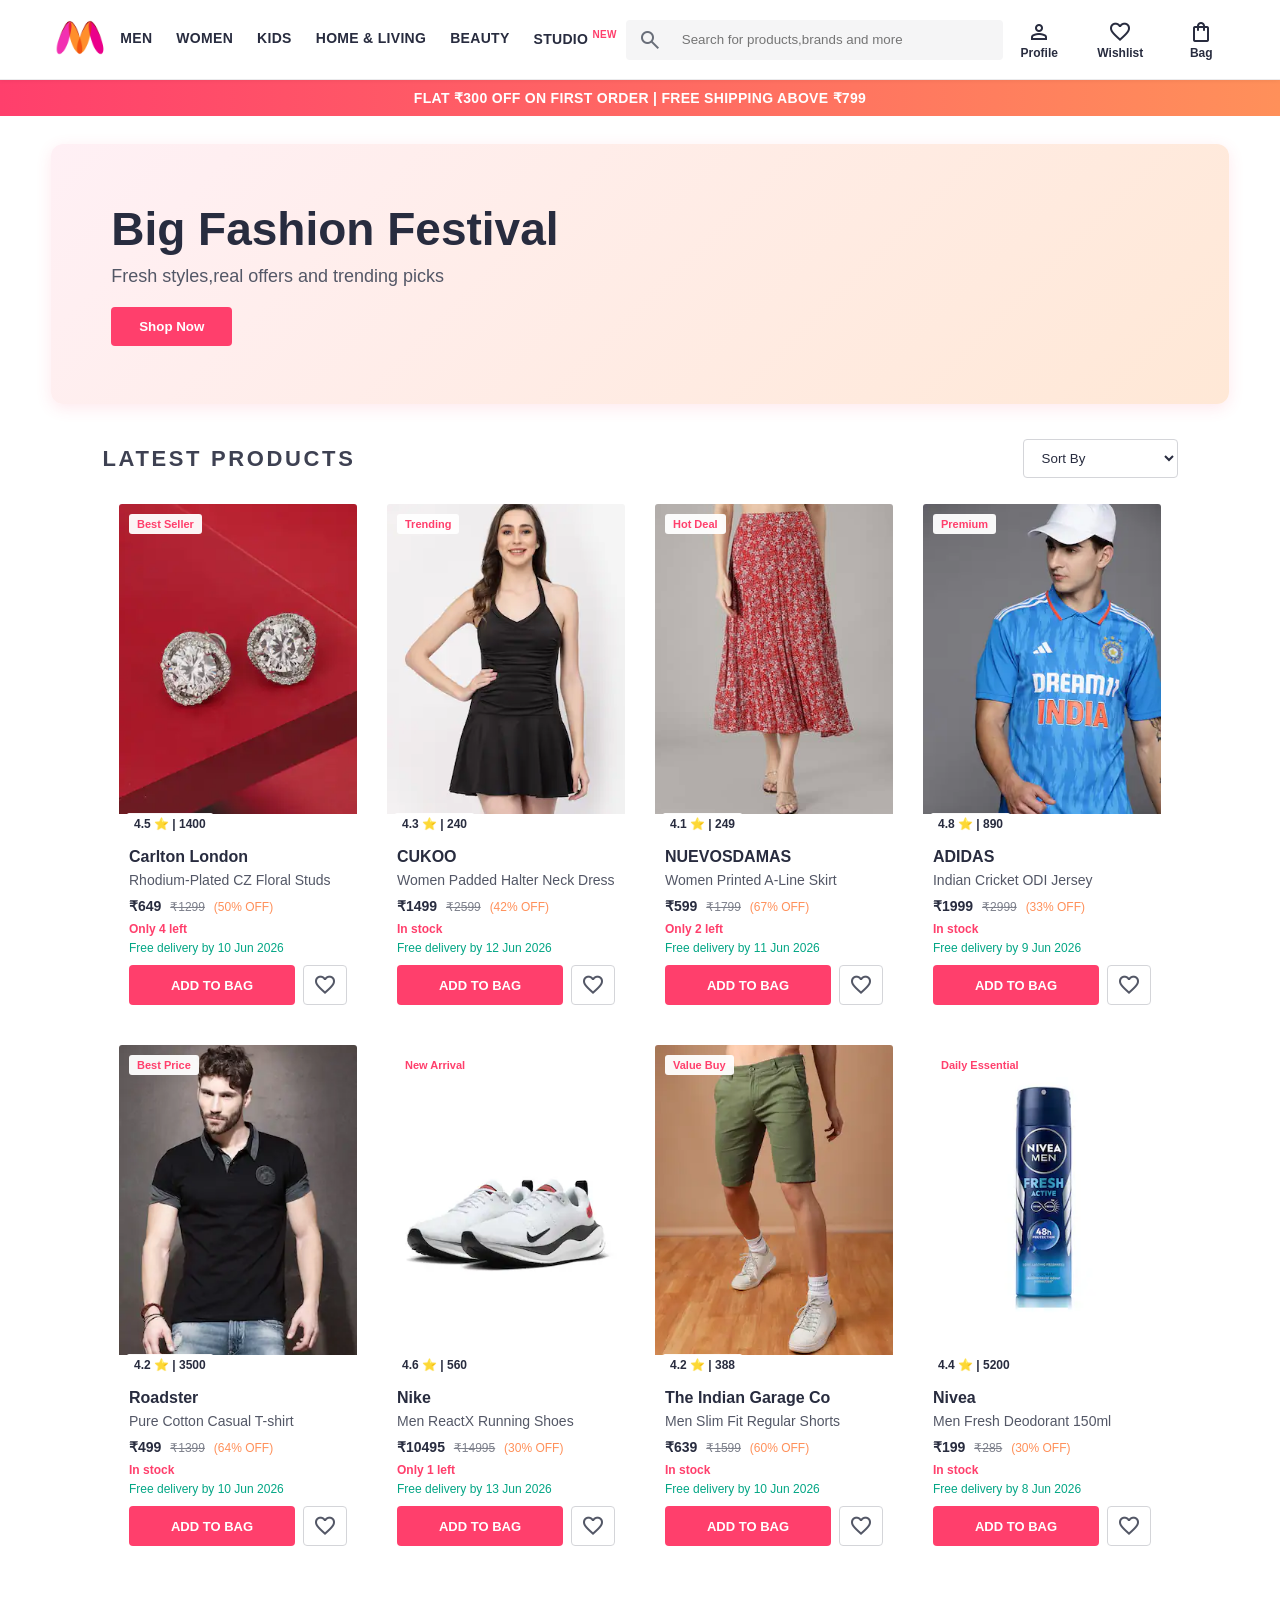
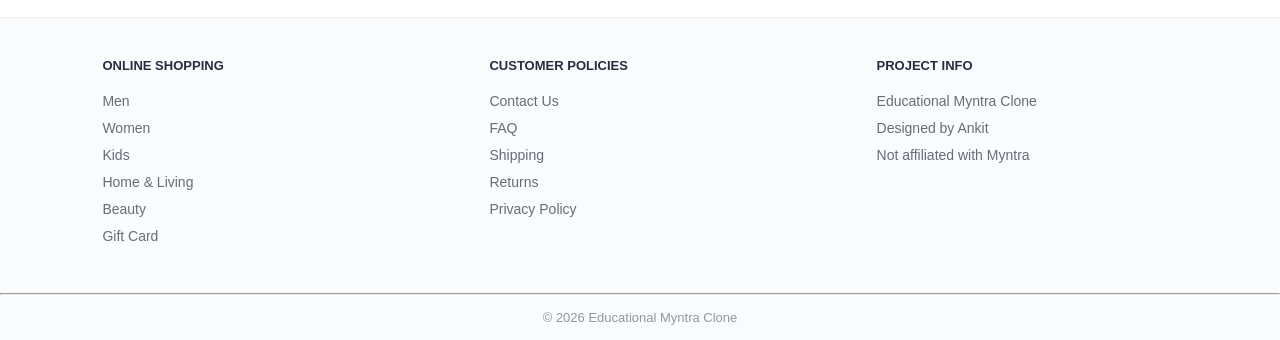
==== index.html @ f85d6a38 "Online-FashionKart" ====
<!DOCTYPE html>
<html lang="en">
<head>
<title>Myntra Functional Clone</title>
<link rel="stylesheet" href="css/index.css">
<link rel="stylesheet" href="https://fonts.googleapis.com/css2?family=Material+Symbols+Outlined">
</head>

<body>

<header>

<div class="logo_container">
<a href="index.html">
<img class="myntra_home" src="images/myntra_logo.webp" alt="Myntra Home">
</a>
</div>

<nav class="nav_bar">
<a href="#" onclick="filterItems('Men')">Men</a>
<a href="#" onclick="filterItems('Women')">Women</a>
<a href="#" onclick="filterItems('Kids')">Kids</a>
<a href="#" onclick="filterItems('Home')">Home & Living</a>
<a href="#" onclick="filterItems('Beauty')">Beauty</a>
<a href="#" onclick="showAllItems()">Studio <sup>New</sup></a>
</nav>

<div class="search_bar">
<span class="material-symbols-outlined search_icon">search</span>

<input
class="search_input"
placeholder="Search for products,brands and more"
onkeyup="searchItems(this.value)">
</div>

<div class="action_bar">

<div class="action_container" onclick="openProfile()">
<span class="material-symbols-outlined action_icon">person</span>
<span class="action_name">Profile</span>
</div>

<div class="action_container" onclick="showWishlistItems()">
<span class="material-symbols-outlined action_icon">favorite</span>
<span class="action_name">Wishlist</span>
<span class="wishlist-count">0</span>
</div>

<a class="action_container" href="pages/bag.html">
<span class="material-symbols-outlined action_icon">shopping_bag</span>
<span class="action_name">Bag</span>
<span class="bag-item-count">0</span>
</a>

</div>

</header>

<main>

<div class="offer-strip">
FLAT ₹300 OFF ON FIRST ORDER | FREE SHIPPING ABOVE ₹799
</div>

<div class="banner">
<div>
<h1>Big Fashion Festival</h1>
<p>Fresh styles,real offers and trending picks</p>
<button onclick="showAllItems()">Shop Now</button>
</div>
</div>

<div class="control-row">

<h2>
Latest Products
</h2>

<select onchange="sortItems(this.value)">
<option value="">Sort By</option>
<option value="low">Price:Low to High</option>
<option value="high">Price:High to Low</option>
<option value="rating">Customer Rating</option>
</select>

</div>

<div class="items-container"></div>

</main>

<footer>

<div class="footer_container">

<div class="footer_column">
<h3>ONLINE SHOPPING</h3>
<a href="#">Men</a>
<a href="#">Women</a>
<a href="#">Kids</a>
<a href="#">Home & Living</a>
<a href="#">Beauty</a>
<a href="#">Gift Card</a>
</div>

<div class="footer_column">
<h3>CUSTOMER POLICIES</h3>
<a href="#">Contact Us</a>
<a href="#">FAQ</a>
<a href="#">Shipping</a>
<a href="#">Returns</a>
<a href="#">Privacy Policy</a>
</div>

<div class="footer_column">
<h3>PROJECT INFO</h3>
<p>Educational Myntra Clone</p>
<p>Designed by Ankit</p>
<p>Not affiliated with Myntra</p>
</div>

</div>

<hr>

<div class="copyright">
© 2026 Educational Myntra Clone
</div>

</footer>

<div class="toast"></div>

<div class="profile-modal">

<div class="profile-box">

<span class="profile-close" onclick="closeProfile()">×</span>

<h2>Hi,Emma Wilson</h2>

<p class="profile-sub">
Welcome to your shopping profile
</p>

<div class="profile-info">

<p><b>Name:</b> Emma Wilson</p>
<p><b>Email:</b> emmawilson24@gmail.com</p>
<p><b>Location:</b> Khagaria,Bihar</p>
<p><b>Orders:</b> 18 Delivered</p>
<p><b>Wishlist:</b> 7 Items</p>

</div>

<button onclick="loginDemo()">
VIEW ORDERS
</button>

</div>

</div>

<script src="data/items.js"></script>
<script src="scripts/index.js"></script>

</body>
</html>
---- css/index.css ----
*{
margin:0;
padding:0;
box-sizing:border-box;
font-family:Assistant,-apple-system,BlinkMacSystemFont,Segoe UI,Roboto,Helvetica,Arial,sans-serif;
}

body{
background:#ffffff;
color:#282c3f;
}

header{
height:80px;
display:flex;
align-items:center;
justify-content:space-between;
padding:0 4%;
background:#ffffff;
border-bottom:1px solid #eaeaec;
box-shadow:0 1px 4px rgba(0,0,0,.06);
position:sticky;
top:0;
z-index:100;
}

.logo_container{
display:flex;
align-items:center;
}

.myntra_home{
height:45px;
}

.nav_bar{
display:flex;
align-items:center;
gap:24px;
}

.nav_bar a{
text-decoration:none;
font-size:14px;
font-weight:700;
letter-spacing:.3px;
color:#282c3f;
text-transform:uppercase;
padding:29px 0;
border-bottom:4px solid transparent;
cursor:pointer;
}

.nav_bar a:hover{
border-bottom:4px solid #ff3f6c;
}

.nav_bar sup{
color:#ff3f6c;
font-size:10px;
}

.search_bar{
height:40px;
width:32%;
display:flex;
align-items:center;
}

.search_icon{
height:40px;
background:#f5f5f6;
color:#696e79;
padding:8px 12px;
border-radius:4px 0 0 4px;
}

.search_input{
height:40px;
flex:1;
border:none;
outline:none;
background:#f5f5f6;
color:#282c3f;
padding-left:8px;
border-radius:0 4px 4px 0;
}

.action_bar{
display:flex;
align-items:center;
gap:26px;
}

.action_container{
display:flex;
flex-direction:column;
align-items:center;
justify-content:center;
position:relative;
text-decoration:none;
color:#282c3f;
cursor:pointer;
min-width:55px;
}

.action_icon{
font-size:24px;
}

.action_name{
font-size:12px;
font-weight:700;
margin-top:2px;
}

.bag-item-count,
.wishlist-count{
position:absolute;
top:-6px;
right:-8px;
background:#ff3f6c;
color:white;
font-size:11px;
font-weight:700;
min-width:18px;
height:18px;
line-height:18px;
text-align:center;
border-radius:50%;
visibility:hidden;
}

.offer-strip{
background:linear-gradient(90deg,#ff3f6c,#ff905a);
color:white;
text-align:center;
font-size:14px;
font-weight:700;
padding:10px;
letter-spacing:.3px;
}

.banner{
width:92%;
height:260px;
margin:28px auto;
border-radius:12px;
background:linear-gradient(135deg,#fff0f5,#ffe8d6);
display:flex;
align-items:center;
padding-left:60px;
box-shadow:0 4px 16px rgba(255,63,108,.12);
}

.banner h1{
font-size:46px;
color:#282c3f;
margin-bottom:10px;
}

.banner p{
font-size:18px;
color:#535766;
margin-bottom:20px;
}

.banner button{
background:#ff3f6c;
color:white;
border:none;
padding:12px 28px;
border-radius:4px;
font-weight:700;
cursor:pointer;
}

.banner button:hover{
background:#e93562;
}

.control-row{
width:84%;
margin:35px auto 10px;
display:flex;
align-items:center;
justify-content:space-between;
}

.control-row h2{
font-size:22px;
color:#3e4152;
text-transform:uppercase;
letter-spacing:.12em;
}

.control-row select{
padding:10px 14px;
border:1px solid #d4d5d9;
border-radius:4px;
background:white;
color:#282c3f;
outline:none;
}

.items-container{
width:86%;
margin:25px auto 60px;
display:flex;
flex-wrap:wrap;
justify-content:center;
gap:28px;
}

.item-container{
width:240px;
background:white;
position:relative;
border-radius:4px;
overflow:hidden;
transition:.25s;
border:1px solid transparent;
}

.item-container:hover{
box-shadow:0 6px 20px rgba(40,44,63,.18);
transform:translateY(-4px);
border-color:#f1f1f1;
}

.product-badge{
position:absolute;
top:10px;
left:10px;
background:rgba(255,255,255,.95);
color:#ff3f6c;
font-size:11px;
font-weight:700;
padding:4px 8px;
border-radius:3px;
z-index:2;
}

.item-image{
width:100%;
height:310px;
object-fit:cover;
display:block;
}

.rating{
font-size:12px;
font-weight:700;
background:rgba(255,255,255,.95);
display:inline-block;
padding:4px 7px;
margin-left:8px;
margin-top:-28px;
position:relative;
border-radius:2px;
}

.company-name{
font-size:16px;
font-weight:700;
color:#282c3f;
margin:13px 10px 6px;
overflow:hidden;
text-overflow:ellipsis;
white-space:nowrap;
}

.item-name{
font-size:14px;
color:#535766;
margin:0 10px;
overflow:hidden;
text-overflow:ellipsis;
white-space:nowrap;
}

.price{
font-size:14px;
margin:10px 10px 0;
white-space:nowrap;
}

.current-price{
font-weight:700;
color:#282c3f;
}

.original-price{
font-size:12px;
color:#7e818c;
margin-left:5px;
text-decoration:line-through;
}

.discount{
font-size:12px;
color:#ff905a;
margin-left:5px;
}

.stock{
font-size:12px;
font-weight:700;
color:#ff3f6c;
margin:8px 10px 0;
}

.delivery-small{
font-size:12px;
color:#03a685;
margin:5px 10px 0;
}

.card-buttons{
display:grid;
grid-template-columns:1fr 44px;
gap:8px;
padding:10px;
}

.btn-add-bag{
height:40px;
background:#ff3f6c;
color:white;
border:none;
border-radius:4px;
font-size:13px;
font-weight:700;
text-transform:uppercase;
cursor:pointer;
}

.btn-add-bag:hover{
background:#e93562;
}

.btn-wishlist{
height:40px;
width:44px;
background:white;
border:1px solid #d4d5d9;
border-radius:4px;
display:flex;
align-items:center;
justify-content:center;
cursor:pointer;
color:#535766;
}

.btn-wishlist:hover{
border-color:#ff3f6c;
color:#ff3f6c;
}

.wishlist-active{
color:#ff3f6c;
border-color:#ff3f6c;
}

.footer_container{
background:#fafbfc;
padding:40px 8%;
display:flex;
justify-content:space-between;
border-top:1px solid #f1f1f1;
}

.footer_column{
width:28%;
display:flex;
flex-direction:column;
}

.footer_column h3{
font-size:13px;
color:#282c3f;
margin-bottom:18px;
}

.footer_column a,
.footer_column p{
font-size:14px;
color:#696b79;
text-decoration:none;
margin-bottom:7px;
line-height:20px;
}

.copyright{
background:#fafbfc;
color:#94969f;
text-align:center;
padding:15px;
font-size:13px;
}

.toast{
position:fixed;
left:50%;
bottom:20px;
transform:translateX(-50%);
background:#282c3f;
color:white;
padding:12px 22px;
border-radius:4px;
font-size:14px;
opacity:0;
transition:.3s;
z-index:500;
}

.show-toast{
opacity:1;
bottom:38px;
}

.profile-modal{
position:fixed;
top:0;
left:0;
width:100%;
height:100%;
background:rgba(0,0,0,.45);
display:none;
align-items:center;
justify-content:center;
z-index:300;
}

.profile-box{
width:360px;
background:white;
border-radius:8px;
padding:25px;
position:relative;
box-shadow:0 10px 30px rgba(0,0,0,.2);
}

.profile-close{
position:absolute;
right:15px;
top:10px;
font-size:28px;
cursor:pointer;
}

.profile-box h2{
margin-bottom:8px;
}

.profile-sub{
color:#696b79;
font-size:14px;
margin-bottom:15px;
}

.profile-info{
background:#fafbfc;
border:1px solid #eaeaec;
padding:14px;
margin-bottom:15px;
}

.profile-info p{
font-size:14px;
margin-bottom:8px;
color:#282c3f;
}

.profile-box button{
width:100%;
background:#ff3f6c;
color:white;
border:none;
padding:12px;
font-weight:700;
border-radius:4px;
cursor:pointer;
}

@media(max-width:950px){
header{
height:auto;
flex-wrap:wrap;
gap:14px;
padding:12px 4%;
}

.nav_bar{
order:4;
width:100%;
justify-content:center;
flex-wrap:wrap;
gap:18px;
}

.search_bar{
width:45%;
}

.banner{
height:200px;
padding-left:30px;
}

.banner h1{
font-size:34px;
}

.item-container{
width:220px;
}
}
@media(max-width:600px){
.search_bar{
width:100%;
order:3;
}

.action_bar{
gap:16px;
}

.nav_bar{
overflow-x:auto;
justify-content:flex-start;
padding-bottom:5px;
}

.nav_bar a{
white-space:nowrap;
font-size:12px;
}

.banner{
width:94%;
height:170px;
padding-left:20px;
}

.banner h1{
font-size:28px;
}

.items-container{
width:96%;
gap:14px;
}

.item-container{
width:46%;
}

.item-image{
height:220px;
}

.footer_container{
display:block;
}

.footer_column{
width:100%;
margin-bottom:20px;
}
}
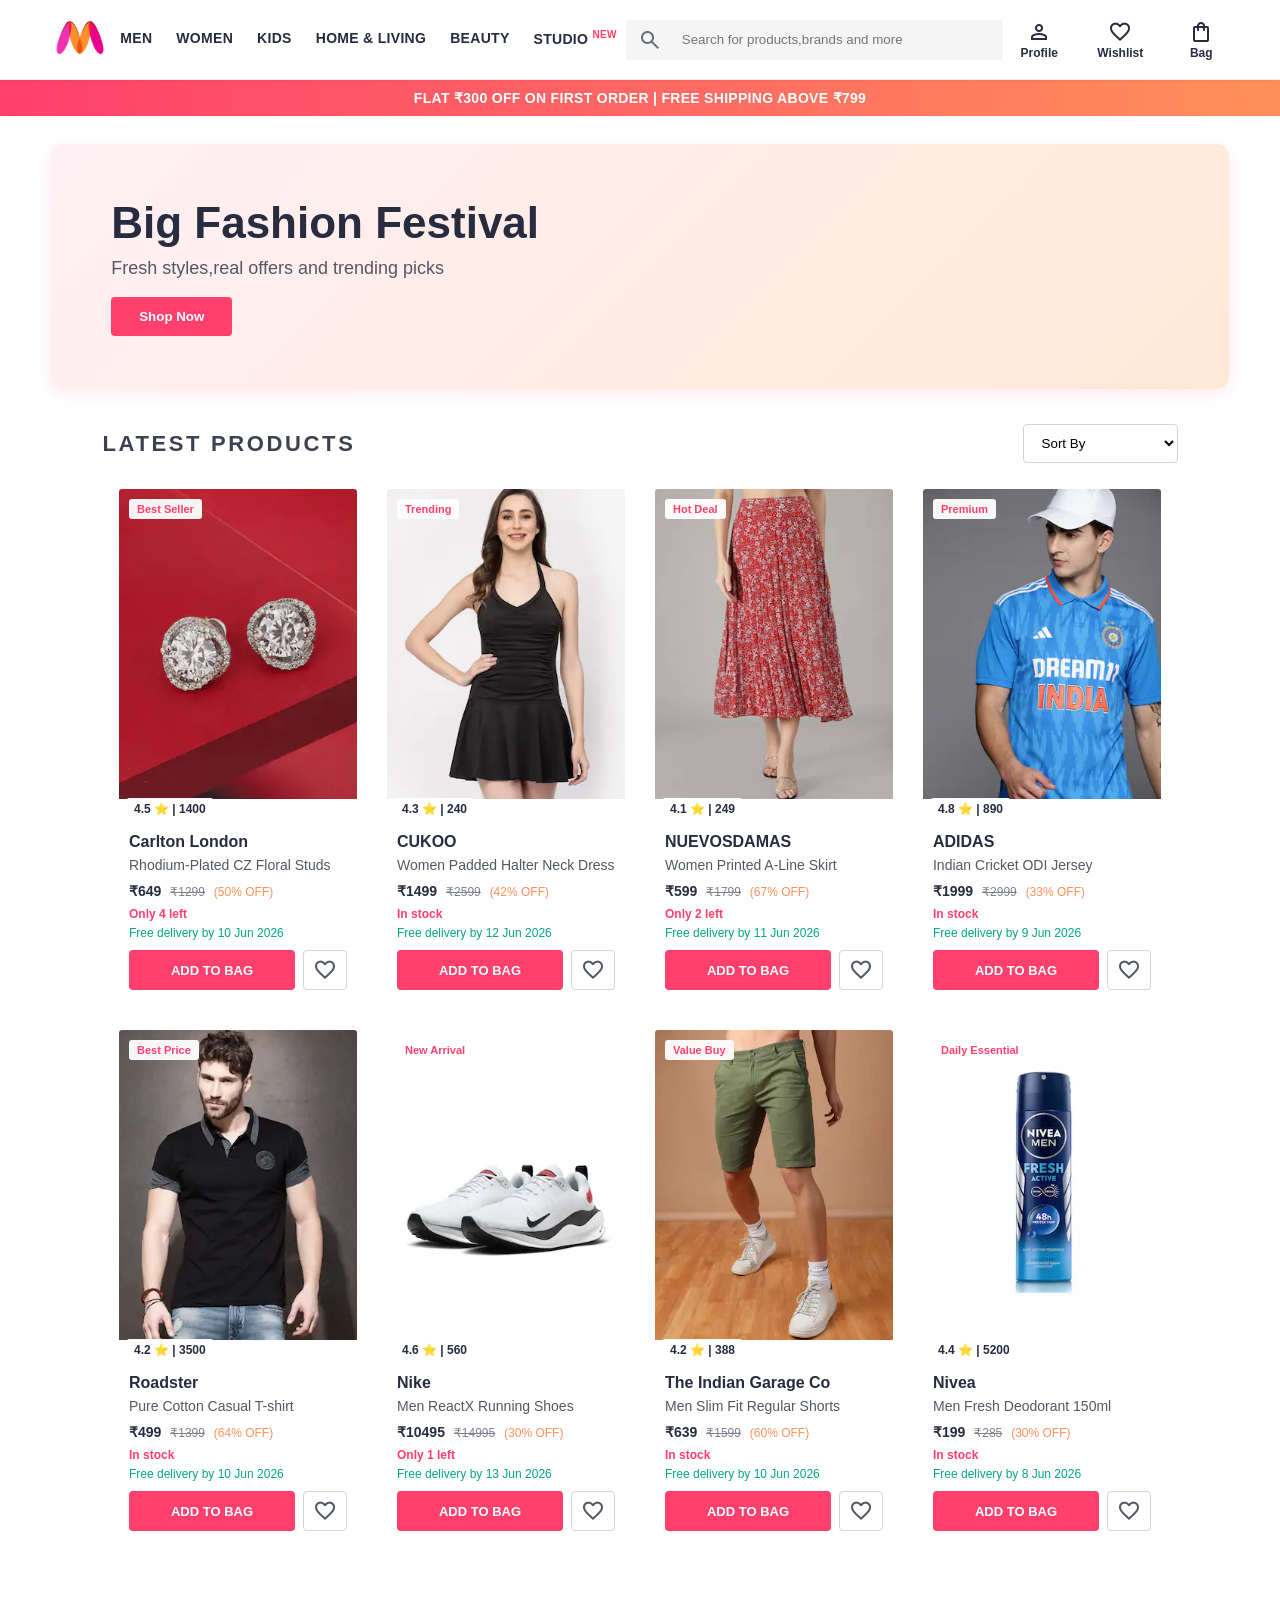
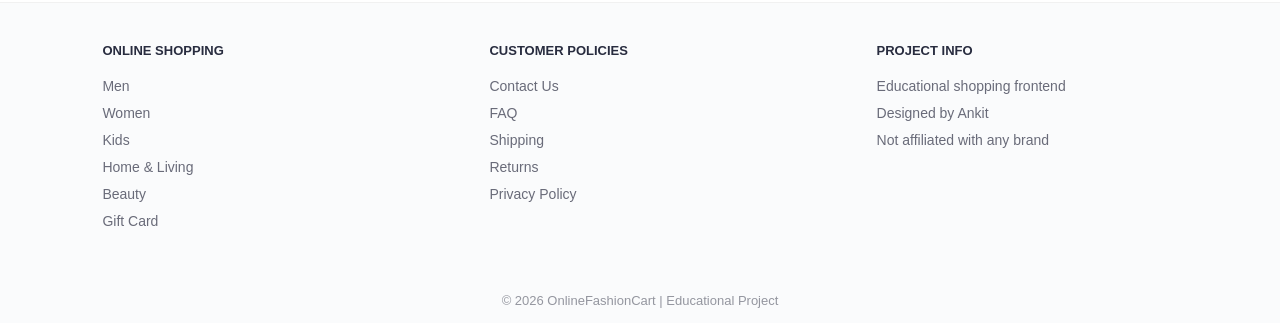
==== commit bc5c64b9: "Responsive Shopping Frontend built with HTML, CSS and Javascript" ====
--- a/index.html
+++ b/index.html
@@ -1,19 +1,15 @@
 <!DOCTYPE html>
 <html lang="en">
 <head>
-<title>Myntra Functional Clone</title>
+<title>OnlineFashionCart</title>
 <link rel="stylesheet" href="css/index.css">
 <link rel="stylesheet" href="https://fonts.googleapis.com/css2?family=Material+Symbols+Outlined">
 </head>
-
 <body>
 
 <header>
-
 <div class="logo_container">
-<a href="index.html">
-<img class="myntra_home" src="images/myntra_logo.webp" alt="Myntra Home">
-</a>
+<a href="index.html"><img class="myntra_home" src="images/myntra_logo.webp" alt="Logo"></a>
 </div>
 
 <nav class="nav_bar">
@@ -27,15 +23,10 @@
 
 <div class="search_bar">
 <span class="material-symbols-outlined search_icon">search</span>
-
-<input
-class="search_input"
-placeholder="Search for products,brands and more"
-onkeyup="searchItems(this.value)">
+<input class="search_input" placeholder="Search for products,brands and more" onkeyup="searchItems(this.value)">
 </div>
 
 <div class="action_bar">
-
 <div class="action_container" onclick="openProfile()">
 <span class="material-symbols-outlined action_icon">person</span>
 <span class="action_name">Profile</span>
@@ -52,16 +43,11 @@
 <span class="action_name">Bag</span>
 <span class="bag-item-count">0</span>
 </a>
-
 </div>
-
 </header>
 
 <main>
-
-<div class="offer-strip">
-FLAT ₹300 OFF ON FIRST ORDER | FREE SHIPPING ABOVE ₹799
-</div>
+<div class="offer-strip">FLAT ₹300 OFF ON FIRST ORDER | FREE SHIPPING ABOVE ₹799</div>
 
 <div class="banner">
 <div>
@@ -72,28 +58,20 @@
 </div>
 
 <div class="control-row">
-
-<h2>
-Latest Products
-</h2>
-
+<h2>Latest Products</h2>
 <select onchange="sortItems(this.value)">
 <option value="">Sort By</option>
 <option value="low">Price:Low to High</option>
 <option value="high">Price:High to Low</option>
 <option value="rating">Customer Rating</option>
 </select>
-
 </div>
 
 <div class="items-container"></div>
-
 </main>
 
 <footer>
-
 <div class="footer_container">
-
 <div class="footer_column">
 <h3>ONLINE SHOPPING</h3>
 <a href="#">Men</a>
@@ -115,55 +93,36 @@
 
 <div class="footer_column">
 <h3>PROJECT INFO</h3>
-<p>Educational Myntra Clone</p>
+<p>Educational shopping frontend</p>
 <p>Designed by Ankit</p>
-<p>Not affiliated with Myntra</p>
+<p>Not affiliated with any brand</p>
+</div>
 </div>
 
-</div>
-
-<hr>
-
-<div class="copyright">
-© 2026 Educational Myntra Clone
-</div>
-
+<div class="copyright">© 2026 OnlineFashionCart | Educational Project</div>
 </footer>
 
 <div class="toast"></div>
 
 <div class="profile-modal">
-
 <div class="profile-box">
-
 <span class="profile-close" onclick="closeProfile()">×</span>
-
 <h2>Hi,Emma Wilson</h2>
-
-<p class="profile-sub">
-Welcome to your shopping profile
-</p>
+<p class="profile-sub">Welcome to your shopping profile</p>
 
 <div class="profile-info">
-
 <p><b>Name:</b> Emma Wilson</p>
 <p><b>Email:</b> emmawilson24@gmail.com</p>
 <p><b>Location:</b> Khagaria,Bihar</p>
 <p><b>Orders:</b> 18 Delivered</p>
 <p><b>Wishlist:</b> 7 Items</p>
-
 </div>
 
-<button onclick="loginDemo()">
-VIEW ORDERS
-</button>
-
+<button onclick="loginDemo()">VIEW ORDERS</button>
 </div>
-
 </div>
 
 <script src="data/items.js"></script>
 <script src="scripts/index.js"></script>
-
 </body>
 </html>
--- a/css/index.css
+++ b/css/index.css
@@ -6,7 +6,7 @@
 }
 
 body{
-background:#ffffff;
+background:#fff;
 color:#282c3f;
 }
 
@@ -16,7 +16,7 @@
 align-items:center;
 justify-content:space-between;
 padding:0 4%;
-background:#ffffff;
+background:#fff;
 border-bottom:1px solid #eaeaec;
 box-shadow:0 1px 4px rgba(0,0,0,.06);
 position:sticky;
@@ -24,7 +24,12 @@
 z-index:100;
 }
 
-.logo_container{
+.logo_container,
+.nav_bar,
+.search_bar,
+.action_bar,
+.action_container,
+.btn-wishlist{
 display:flex;
 align-items:center;
 }
@@ -34,8 +39,6 @@
 }
 
 .nav_bar{
-display:flex;
-align-items:center;
 gap:24px;
 }
 
@@ -52,7 +55,7 @@
 }
 
 .nav_bar a:hover{
-border-bottom:4px solid #ff3f6c;
+border-bottom-color:#ff3f6c;
 }
 
 .nav_bar sup{
@@ -63,8 +66,6 @@
 .search_bar{
 height:40px;
 width:32%;
-display:flex;
-align-items:center;
 }
 
 .search_icon{
@@ -78,8 +79,8 @@
 .search_input{
 height:40px;
 flex:1;
-border:none;
-outline:none;
+border:0;
+outline:0;
 background:#f5f5f6;
 color:#282c3f;
 padding-left:8px;
@@ -87,15 +88,11 @@
 }
 
 .action_bar{
-display:flex;
-align-items:center;
 gap:26px;
 }
 
 .action_container{
-display:flex;
 flex-direction:column;
-align-items:center;
 justify-content:center;
 position:relative;
 text-decoration:none;
@@ -120,7 +117,7 @@
 top:-6px;
 right:-8px;
 background:#ff3f6c;
-color:white;
+color:#fff;
 font-size:11px;
 font-weight:700;
 min-width:18px;
@@ -133,7 +130,7 @@
 
 .offer-strip{
 background:linear-gradient(90deg,#ff3f6c,#ff905a);
-color:white;
+color:#fff;
 text-align:center;
 font-size:14px;
 font-weight:700;
@@ -143,7 +140,7 @@
 
 .banner{
 width:92%;
-height:260px;
+height:245px;
 margin:28px auto;
 border-radius:12px;
 background:linear-gradient(135deg,#fff0f5,#ffe8d6);
@@ -154,28 +151,34 @@
 }
 
 .banner h1{
-font-size:46px;
-color:#282c3f;
+font-size:44px;
 margin-bottom:10px;
 }
 
 .banner p{
 font-size:18px;
 color:#535766;
-margin-bottom:20px;
+margin-bottom:18px;
+}
+
+.banner button,
+.btn-add-bag,
+.profile-box button,
+.empty-search button{
+background:#ff3f6c;
+color:#fff;
+border:0;
+border-radius:4px;
+font-weight:700;
+cursor:pointer;
 }
 
 .banner button{
-background:#ff3f6c;
-color:white;
-border:none;
 padding:12px 28px;
-border-radius:4px;
-font-weight:700;
-cursor:pointer;
-}
-
-.banner button:hover{
+}
+
+.banner button:hover,
+.btn-add-bag:hover{
 background:#e93562;
 }
 
@@ -198,9 +201,8 @@
 padding:10px 14px;
 border:1px solid #d4d5d9;
 border-radius:4px;
-background:white;
-color:#282c3f;
-outline:none;
+background:#fff;
+outline:0;
 }
 
 .items-container{
@@ -214,7 +216,7 @@
 
 .item-container{
 width:240px;
-background:white;
+background:#fff;
 position:relative;
 border-radius:4px;
 overflow:hidden;
@@ -260,23 +262,24 @@
 border-radius:2px;
 }
 
-.company-name{
-font-size:16px;
-font-weight:700;
-color:#282c3f;
-margin:13px 10px 6px;
+.company-name,
+.item-name{
 overflow:hidden;
 text-overflow:ellipsis;
 white-space:nowrap;
 }
 
+.company-name{
+font-size:16px;
+font-weight:700;
+color:#282c3f;
+margin:13px 10px 6px;
+}
+
 .item-name{
 font-size:14px;
 color:#535766;
 margin:0 10px;
-overflow:hidden;
-text-overflow:ellipsis;
-white-space:nowrap;
 }
 
 .price{
@@ -323,40 +326,27 @@
 padding:10px;
 }
 
-.btn-add-bag{
-height:40px;
-background:#ff3f6c;
-color:white;
-border:none;
-border-radius:4px;
-font-size:13px;
-font-weight:700;
-text-transform:uppercase;
-cursor:pointer;
-}
-
-.btn-add-bag:hover{
-background:#e93562;
-}
-
+.btn-add-bag,
 .btn-wishlist{
 height:40px;
+}
+
+.btn-add-bag{
+font-size:13px;
+text-transform:uppercase;
+}
+
+.btn-wishlist{
 width:44px;
-background:white;
+justify-content:center;
+background:#fff;
 border:1px solid #d4d5d9;
 border-radius:4px;
-display:flex;
-align-items:center;
-justify-content:center;
 cursor:pointer;
 color:#535766;
 }
 
-.btn-wishlist:hover{
-border-color:#ff3f6c;
-color:#ff3f6c;
-}
-
+.btn-wishlist:hover,
 .wishlist-active{
 color:#ff3f6c;
 border-color:#ff3f6c;
@@ -383,8 +373,13 @@
 }
 
 .footer_column a,
+.footer_column p,
+.profile-info p{
+font-size:14px;
+}
+
+.footer_column a,
 .footer_column p{
-font-size:14px;
 color:#696b79;
 text-decoration:none;
 margin-bottom:7px;
@@ -405,7 +400,7 @@
 bottom:20px;
 transform:translateX(-50%);
 background:#282c3f;
-color:white;
+color:#fff;
 padding:12px 22px;
 border-radius:4px;
 font-size:14px;
@@ -421,10 +416,7 @@
 
 .profile-modal{
 position:fixed;
-top:0;
-left:0;
-width:100%;
-height:100%;
+inset:0;
 background:rgba(0,0,0,.45);
 display:none;
 align-items:center;
@@ -434,7 +426,7 @@
 
 .profile-box{
 width:360px;
-background:white;
+background:#fff;
 border-radius:8px;
 padding:25px;
 position:relative;
@@ -467,20 +459,26 @@
 }
 
 .profile-info p{
-font-size:14px;
 margin-bottom:8px;
 color:#282c3f;
 }
 
 .profile-box button{
 width:100%;
-background:#ff3f6c;
-color:white;
-border:none;
 padding:12px;
-font-weight:700;
-border-radius:4px;
-cursor:pointer;
+}
+
+.empty-search{
+width:100%;
+text-align:center;
+font-size:22px;
+color:#696b79;
+padding:60px 0;
+}
+
+.empty-search button{
+margin-top:15px;
+padding:10px 18px;
 }
 
 @media(max-width:950px){
@@ -516,6 +514,7 @@
 width:220px;
 }
 }
+
 @media(max-width:600px){
 .search_bar{
 width:100%;
